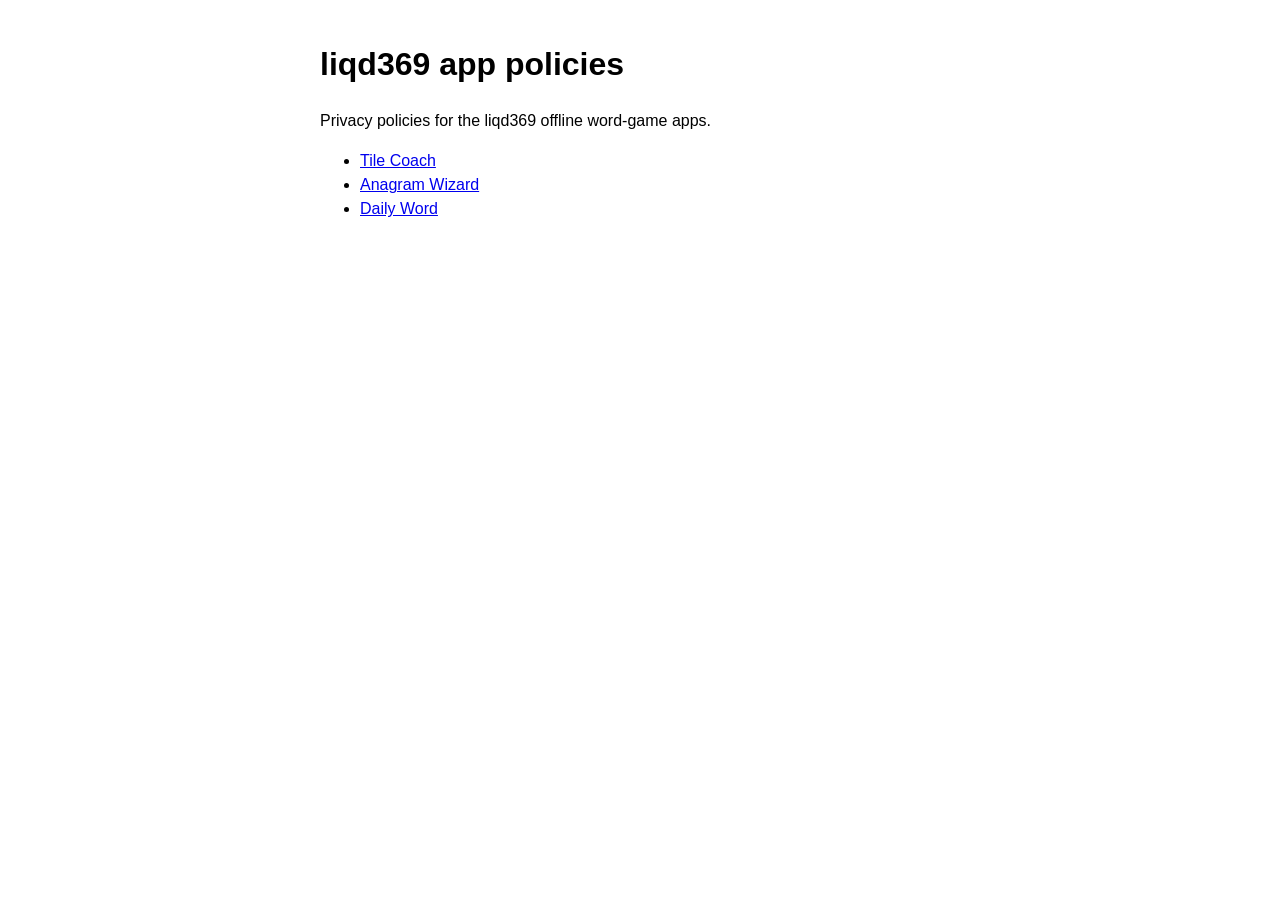
==== index.html @ 36f8ad10 "docs: initial privacy policy pages for Tile Coach, Anagram Wizard, Daily Word" ====
<!DOCTYPE html>
<html>
<head><meta charset="utf-8"><title>liqd369 app policies</title></head>
<body style="font-family:sans-serif;max-width:640px;margin:40px auto;line-height:1.5">
<h1>liqd369 app policies</h1>
<p>Privacy policies for the liqd369 offline word-game apps.</p>
<ul>
<li><a href="tile-coach.html">Tile Coach</a></li>
<li><a href="anagram-wizard.html">Anagram Wizard</a></li>
<li><a href="daily-word.html">Daily Word</a></li>
</ul>
</body>
</html>
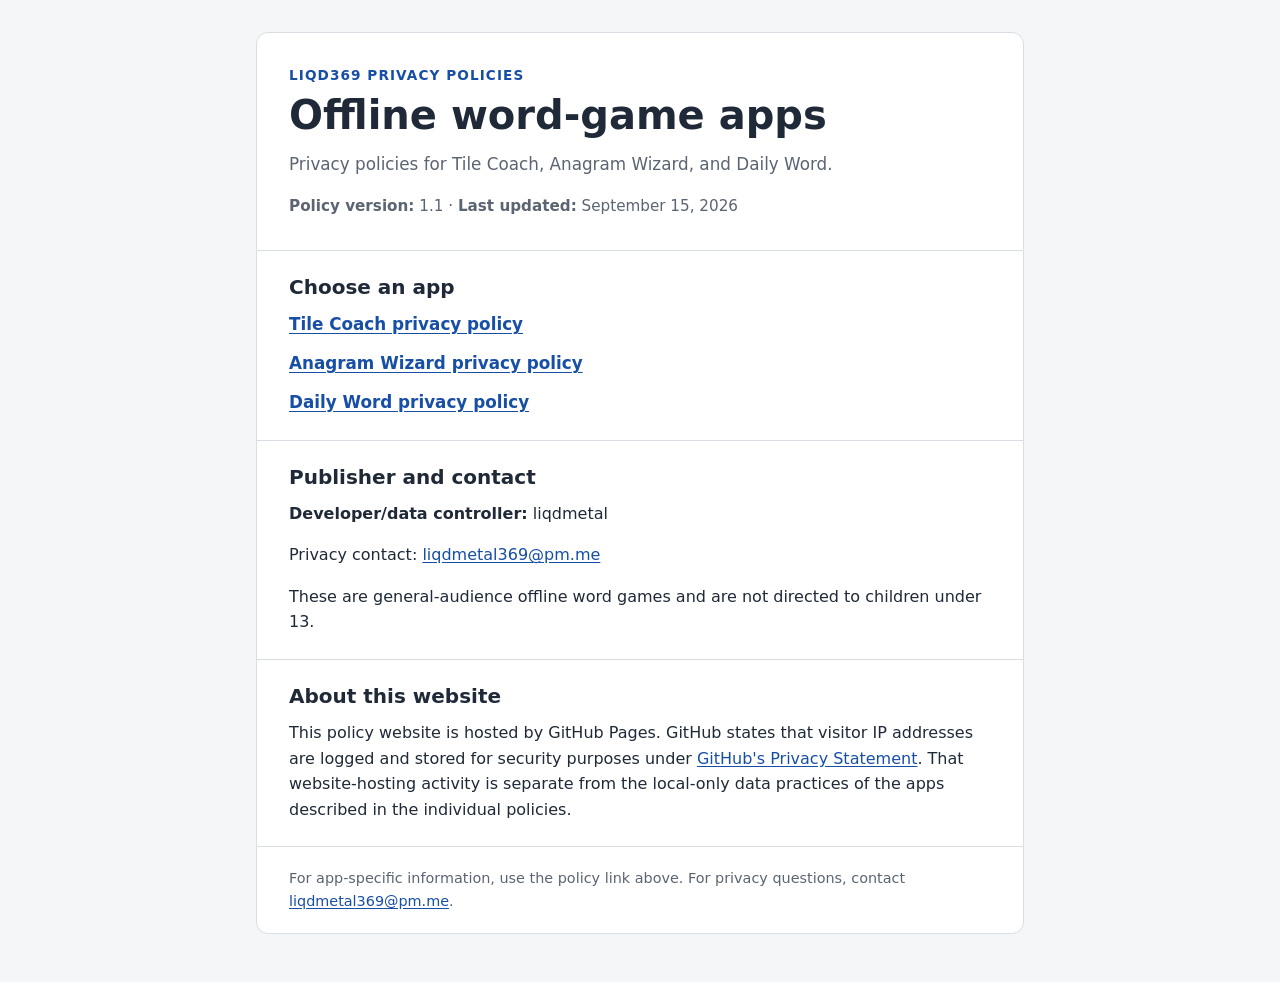
==== commit 40e859d5: "docs: harden liqd369 policies for app release Clarify app data handling, hosting disclosures, retent" ====
--- a/index.html
+++ b/index.html
@@ -1,13 +1,45 @@
-<!DOCTYPE html>
-<html>
-<head><meta charset="utf-8"><title>liqd369 app policies</title></head>
-<body style="font-family:sans-serif;max-width:640px;margin:40px auto;line-height:1.5">
-<h1>liqd369 app policies</h1>
-<p>Privacy policies for the liqd369 offline word-game apps.</p>
-<ul>
-<li><a href="tile-coach.html">Tile Coach</a></li>
-<li><a href="anagram-wizard.html">Anagram Wizard</a></li>
-<li><a href="daily-word.html">Daily Word</a></li>
-</ul>
+<!doctype html>
+<html lang="en">
+<head>
+  <meta charset="utf-8">
+  <meta name="viewport" content="width=device-width, initial-scale=1">
+  <meta name="description" content="Privacy policies for the liqd369 offline word-game apps.">
+  <title>liqd369 app policies</title>
+  <link rel="stylesheet" href="styles.css">
+</head>
+<body>
+  <main>
+    <header>
+      <p class="eyebrow">liqd369 privacy policies</p>
+      <h1>Offline word-game apps</h1>
+      <p class="lede">Privacy policies for Tile Coach, Anagram Wizard, and Daily Word.</p>
+      <p class="meta"><strong>Policy version:</strong> 1.1 · <strong>Last updated:</strong> September 15, 2026</p>
+    </header>
+
+    <section aria-labelledby="apps-heading">
+      <h2 id="apps-heading">Choose an app</h2>
+      <ul class="policy-list">
+        <li><a href="tile-coach.html">Tile Coach privacy policy</a></li>
+        <li><a href="anagram-wizard.html">Anagram Wizard privacy policy</a></li>
+        <li><a href="daily-word.html">Daily Word privacy policy</a></li>
+      </ul>
+    </section>
+
+    <section aria-labelledby="publisher-heading">
+      <h2 id="publisher-heading">Publisher and contact</h2>
+      <p><strong>Developer/data controller:</strong> liqdmetal</p>
+      <p>Privacy contact: <a href="mailto:liqdmetal369@pm.me">liqdmetal369@pm.me</a></p>
+      <p>These are general-audience offline word games and are not directed to children under 13.</p>
+    </section>
+
+    <section aria-labelledby="hosting-heading">
+      <h2 id="hosting-heading">About this website</h2>
+      <p>This policy website is hosted by GitHub Pages. GitHub states that visitor IP addresses are logged and stored for security purposes under <a href="https://docs.github.com/site-policy/privacy-policies/github-privacy-statement">GitHub's Privacy Statement</a>. That website-hosting activity is separate from the local-only data practices of the apps described in the individual policies.</p>
+    </section>
+
+    <footer>
+      <p>For app-specific information, use the policy link above. For privacy questions, contact <a href="mailto:liqdmetal369@pm.me">liqdmetal369@pm.me</a>.</p>
+    </footer>
+  </main>
 </body>
 </html>
--- a/styles.css
+++ b/styles.css
@@ -0,0 +1,154 @@
+:root {
+  color-scheme: light;
+  --ink: #1f2937;
+  --muted: #5b6472;
+  --surface: #ffffff;
+  --background: #f4f6f8;
+  --border: #d9dee5;
+  --accent: #174ea6;
+  --accent-hover: #123d83;
+}
+
+* {
+  box-sizing: border-box;
+}
+
+html {
+  font-size: 100%;
+}
+
+body {
+  margin: 0;
+  background: var(--background);
+  color: var(--ink);
+  font-family: system-ui, -apple-system, BlinkMacSystemFont, "Segoe UI", sans-serif;
+  line-height: 1.6;
+}
+
+main {
+  width: min(100% - 2rem, 48rem);
+  margin: 0 auto;
+  padding: 2rem 0 3rem;
+}
+
+header,
+section,
+footer {
+  background: var(--surface);
+}
+
+header {
+  border: 1px solid var(--border);
+  border-radius: 0.75rem 0.75rem 0 0;
+  padding: 2rem;
+}
+
+section {
+  border-left: 1px solid var(--border);
+  border-right: 1px solid var(--border);
+  padding: 1.5rem 2rem;
+}
+
+section + section {
+  border-top: 1px solid var(--border);
+}
+
+footer {
+  border: 1px solid var(--border);
+  border-radius: 0 0 0.75rem 0.75rem;
+  color: var(--muted);
+  font-size: 0.9rem;
+  padding: 1.25rem 2rem;
+}
+
+h1,
+h2 {
+  line-height: 1.2;
+}
+
+h1 {
+  margin: 0.25rem 0 0.75rem;
+  font-size: clamp(1.8rem, 5vw, 2.5rem);
+}
+
+h2 {
+  margin: 0 0 0.75rem;
+  font-size: 1.25rem;
+}
+
+p,
+ul {
+  margin: 0 0 1rem;
+}
+
+p:last-child,
+ul:last-child {
+  margin-bottom: 0;
+}
+
+a {
+  color: var(--accent);
+  text-underline-offset: 0.15em;
+}
+
+a:hover,
+a:focus-visible {
+  color: var(--accent-hover);
+}
+
+a:focus-visible {
+  outline: 3px solid #8ab4f8;
+  outline-offset: 2px;
+}
+
+.eyebrow {
+  color: var(--accent);
+  font-size: 0.85rem;
+  font-weight: 700;
+  letter-spacing: 0.08em;
+  margin-bottom: 0;
+  text-transform: uppercase;
+}
+
+.lede {
+  color: var(--muted);
+  font-size: 1.05rem;
+}
+
+.meta {
+  color: var(--muted);
+  font-size: 0.95rem;
+}
+
+.policy-list {
+  list-style: none;
+  padding: 0;
+}
+
+.policy-list li + li {
+  margin-top: 0.75rem;
+}
+
+.policy-list a {
+  display: inline-block;
+  font-size: 1.05rem;
+  font-weight: 650;
+}
+
+.back-link {
+  font-size: 0.95rem;
+}
+
+@media (max-width: 36rem) {
+  main {
+    width: min(100% - 1rem, 48rem);
+    padding-top: 0.5rem;
+  }
+
+  header,
+  section,
+  footer {
+    padding-left: 1.25rem;
+    padding-right: 1.25rem;
+  }
+}
